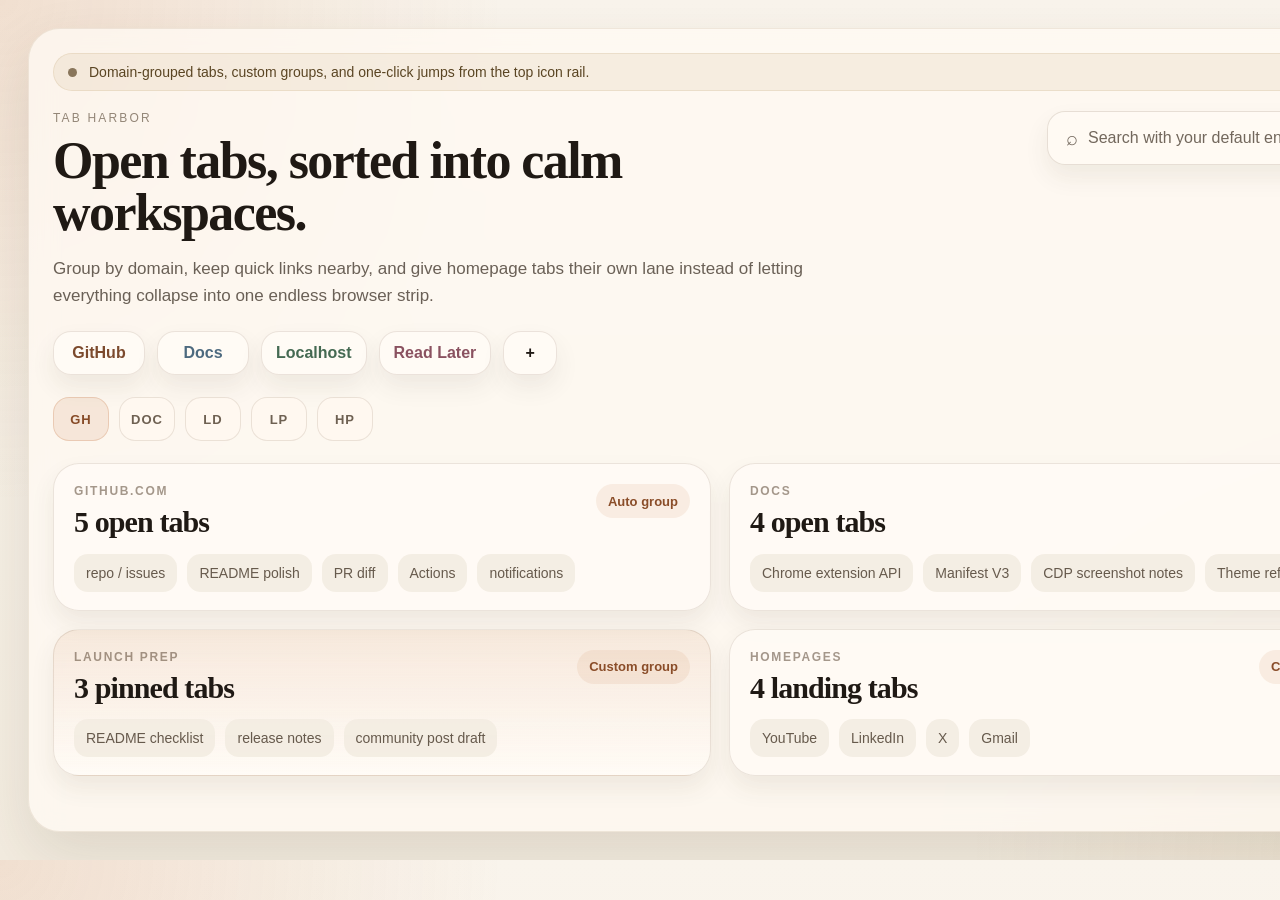
==== assets/readme/mockups.html @ fbcd5896 "docs: refresh mockup theme swatches Keep README mockup assets aligned with the updated chamomile and" ====
<!DOCTYPE html>
<html lang="en">
<head>
  <meta charset="UTF-8">
  <meta name="viewport" content="width=device-width, initial-scale=1.0">
  <title>Tab Harbor README Mockups</title>
  <link rel="stylesheet" href="./mockups.css">
</head>
<body>
  <main class="stage">
    <section class="scene" data-scene="overview">
      <div class="window">
        <div class="banner">
          <span class="banner-dot"></span>
          Domain-grouped tabs, custom groups, and one-click jumps from the top icon rail.
        </div>
        <header class="hero">
          <div>
            <p class="eyebrow">Tab Harbor</p>
            <h1>Open tabs, sorted into calm workspaces.</h1>
            <p class="subcopy">
              Group by domain, keep quick links nearby, and give homepage tabs their own lane instead of letting
              everything collapse into one endless browser strip.
            </p>
          </div>
          <div class="search">
            <span class="search-icon">⌕</span>
            <span>Search with your default engine...</span>
          </div>
        </header>

        <div class="shortcut-row">
          <span class="shortcut github">GitHub</span>
          <span class="shortcut docs">Docs</span>
          <span class="shortcut local">Localhost</span>
          <span class="shortcut read">Read Later</span>
          <span class="shortcut add">+</span>
        </div>

        <div class="icon-rail">
          <span class="rail-pill active">GH</span>
          <span class="rail-pill">DOC</span>
          <span class="rail-pill">LD</span>
          <span class="rail-pill">LP</span>
          <span class="rail-pill">HP</span>
        </div>

        <div class="content-grid">
          <article class="workspace-card">
            <div class="card-head">
              <div>
                <p class="label">github.com</p>
                <h2>5 open tabs</h2>
              </div>
              <span class="badge">Auto group</span>
            </div>
            <div class="chips">
              <span class="chip">repo / issues</span>
              <span class="chip">README polish</span>
              <span class="chip">PR diff</span>
              <span class="chip">Actions</span>
              <span class="chip">notifications</span>
            </div>
          </article>

          <article class="workspace-card">
            <div class="card-head">
              <div>
                <p class="label">Docs</p>
                <h2>4 open tabs</h2>
              </div>
              <span class="badge">Jump fast</span>
            </div>
            <div class="chips">
              <span class="chip">Chrome extension API</span>
              <span class="chip">Manifest V3</span>
              <span class="chip">CDP screenshot notes</span>
              <span class="chip">Theme reference</span>
            </div>
          </article>

          <article class="workspace-card accent">
            <div class="card-head">
              <div>
                <p class="label">Launch Prep</p>
                <h2>3 pinned tabs</h2>
              </div>
              <span class="badge">Custom group</span>
            </div>
            <div class="chips">
              <span class="chip">README checklist</span>
              <span class="chip">release notes</span>
              <span class="chip">community post draft</span>
            </div>
          </article>

          <article class="workspace-card">
            <div class="card-head">
              <div>
                <p class="label">Homepages</p>
                <h2>4 landing tabs</h2>
              </div>
              <span class="badge">Clean top bar</span>
            </div>
            <div class="chips">
              <span class="chip">YouTube</span>
              <span class="chip">LinkedIn</span>
              <span class="chip">X</span>
              <span class="chip">Gmail</span>
            </div>
          </article>
        </div>
      </div>
    </section>

    <section class="scene" data-scene="saved">
      <div class="window">
        <header class="hero compact">
          <div>
            <p class="eyebrow">Saved For Later</p>
            <h1>Turn “not now” tabs into an inbox.</h1>
          </div>
          <div class="drawer-tabs">
            <span class="drawer-tab active">Saved</span>
            <span class="drawer-tab">Todos</span>
          </div>
        </header>

        <div class="split-layout">
          <div class="left-stack">
            <article class="workspace-card">
              <div class="card-head">
                <div>
                  <p class="label">linux.do</p>
                  <h2>3 open tabs</h2>
                </div>
                <span class="badge">Community</span>
              </div>
              <div class="chips">
                <span class="chip">Extension feedback</span>
                <span class="chip">Showcase thread</span>
                <span class="chip">Launch notes</span>
              </div>
            </article>

            <article class="workspace-card">
              <div class="card-head">
                <div>
                  <p class="label">localhost</p>
                  <h2>2 active tabs</h2>
                </div>
                <span class="badge">:3000 / :5173</span>
              </div>
              <div class="chips">
                <span class="chip">preview build</span>
                <span class="chip">extension sandbox</span>
              </div>
            </article>
          </div>

          <aside class="drawer">
            <div class="drawer-header">
              <div>
                <p class="label">Saved for later</p>
                <h2>5 waiting reads</h2>
              </div>
              <span class="mini-action">Search</span>
            </div>

            <div class="list">
              <div class="list-item">
                <div class="checkbox"></div>
                <div>
                  <strong>Designing calm productivity surfaces</strong>
                  <p>Saved 2h ago · Medium</p>
                </div>
              </div>
              <div class="list-item">
                <div class="checkbox"></div>
                <div>
                  <strong>Chrome tabs API reference</strong>
                  <p>Saved yesterday · developer.chrome.com</p>
                </div>
              </div>
              <div class="list-item">
                <div class="checkbox"></div>
                <div>
                  <strong>Tab-out inspiration notes</strong>
                  <p>Saved yesterday · GitHub</p>
                </div>
              </div>
              <div class="list-item">
                <div class="checkbox"></div>
                <div>
                  <strong>README screenshot checklist</strong>
                  <p>Saved 3m ago · local note</p>
                </div>
              </div>
            </div>

            <div class="archive">
              <div class="archive-row">
                <span>Archive</span>
                <span>12 done</span>
              </div>
            </div>
          </aside>
        </div>
      </div>
    </section>

    <section class="scene" data-scene="todos">
      <div class="window">
        <header class="hero compact">
          <div>
            <p class="eyebrow">Tasks In Context</p>
            <h1>Keep todos where the tabs already live.</h1>
          </div>
          <div class="drawer-tabs">
            <span class="drawer-tab">Saved</span>
            <span class="drawer-tab active">Todos</span>
          </div>
        </header>

        <div class="split-layout">
          <div class="left-stack">
            <article class="workspace-card accent">
              <div class="card-head">
                <div>
                  <p class="label">Top icon rail</p>
                  <h2>One click to jump</h2>
                </div>
                <span class="badge">Focused navigation</span>
              </div>
              <div class="icon-rail left">
                <span class="rail-pill active">WK</span>
                <span class="rail-pill">DOC</span>
                <span class="rail-pill">GH</span>
                <span class="rail-pill">RD</span>
              </div>
              <div class="chips">
                <span class="chip">Work</span>
                <span class="chip">Docs</span>
                <span class="chip">GitHub</span>
                <span class="chip">Reading</span>
              </div>
            </article>

            <article class="workspace-card">
              <div class="card-head">
                <div>
                  <p class="label">Quick capture</p>
                  <h2>From a tab to a task</h2>
                </div>
                <span class="badge">No context switch</span>
              </div>
              <div class="chips">
                <span class="chip">Write changelog</span>
                <span class="chip">Trim duplicates</span>
                <span class="chip">Reply in Linux.do</span>
              </div>
            </article>
          </div>

          <aside class="drawer">
            <div class="drawer-header">
              <div>
                <p class="label">Todos</p>
                <h2>4 active tasks</h2>
              </div>
              <span class="mini-action">New</span>
            </div>

            <div class="todo-card">
              <div class="todo-row">
                <span class="todo-check checked"></span>
                <div>
                  <strong>Refresh README screenshots</strong>
                  <p>Feature showcase · in progress</p>
                </div>
              </div>
              <div class="todo-row">
                <span class="todo-check"></span>
                <div>
                  <strong>Highlight core selling points</strong>
                  <p>Domain groups, custom groups, top rail jump</p>
                </div>
              </div>
              <div class="todo-row">
                <span class="todo-check"></span>
                <div>
                  <strong>Add upstream acknowledgement</strong>
                  <p>Link to Zara's repo and Linux.do community</p>
                </div>
              </div>
            </div>

            <div class="archive">
              <div class="archive-row">
                <span>Archive</span>
                <span>7 completed</span>
              </div>
            </div>
          </aside>
        </div>
      </div>
    </section>

    <section class="scene" data-scene="themes">
      <div class="window">
        <div class="banner warning">
          <span class="banner-dot"></span>
          You have 2 Tab Harbor tabs open. Close extras and keep just this workspace.
          <span class="banner-action">Close extras</span>
        </div>

        <header class="hero compact">
          <div>
            <p class="eyebrow">Theme Controls</p>
            <h1>Switch themes, tune transparency, keep the browser tidy.</h1>
          </div>
          <div class="theme-trigger">Theme ▾</div>
        </header>

        <div class="theme-layout">
          <article class="workspace-card">
            <div class="card-head">
              <div>
                <p class="label">Cleanup actions</p>
                <h2>Fast duplicate control</h2>
              </div>
              <span class="badge">One click</span>
            </div>
            <div class="chips">
              <span class="chip">Close duplicate tabs</span>
              <span class="chip">Close all in group</span>
              <span class="chip">Keep one copy</span>
            </div>
          </article>

          <aside class="theme-panel">
            <div class="theme-header">
              <div>
                <p class="label">Appearance</p>
                <h2>Paper themes</h2>
              </div>
              <span class="mini-action">Upload background</span>
            </div>

            <div class="swatches">
              <span class="swatch paper active"></span>
              <span class="swatch ivory"></span>
              <span class="swatch mist"></span>
              <span class="swatch blush"></span>
            </div>

            <div class="range-block">
              <div class="range-row">
                <span>Surface transparency</span>
                <strong>14%</strong>
              </div>
              <div class="range-track">
                <span class="range-thumb"></span>
              </div>
            </div>

            <div class="theme-preview">
              <div class="preview-card"></div>
              <div class="preview-card warm"></div>
            </div>
          </aside>
        </div>
      </div>
    </section>
  </main>

  <script>
    const scene = new URLSearchParams(window.location.search).get('scene') || 'overview';
    document.documentElement.dataset.scene = scene;
  </script>
</body>
</html>
---- assets/readme/mockups.css ----
:root {
  color-scheme: light;
  --ink: #1f1914;
  --paper: #f6f0e6;
  --paper-strong: #fffaf3;
  --line: rgba(109, 84, 51, 0.16);
  --accent: #c6723e;
  --accent-soft: rgba(198, 114, 62, 0.12);
  --chamomile: #b89863;
  --mist: #63768a;
  --rose: #b46a70;
  --shadow: 0 24px 60px rgba(69, 48, 22, 0.12);
  --shadow-soft: 0 12px 24px rgba(69, 48, 22, 0.08);
  font-family: "SF Pro Text", "DM Sans", "Segoe UI", sans-serif;
}

* {
  box-sizing: border-box;
}

html,
body {
  margin: 0;
  width: 1440px;
  height: 860px;
  overflow: hidden;
}

body {
  background:
    radial-gradient(circle at top left, rgba(198, 114, 62, 0.16), transparent 30%),
    radial-gradient(circle at bottom right, rgba(184, 152, 99, 0.15), transparent 28%),
    linear-gradient(180deg, #f9f4ec 0%, #f3ece0 100%);
  color: var(--ink);
}

.stage,
.scene {
  width: 100%;
  height: 100%;
}

.scene {
  display: none;
  padding: 28px;
}

html[data-scene="overview"] .scene[data-scene="overview"],
html[data-scene="saved"] .scene[data-scene="saved"],
html[data-scene="todos"] .scene[data-scene="todos"],
html[data-scene="themes"] .scene[data-scene="themes"] {
  display: block;
}

.window {
  height: 100%;
  border: 1px solid rgba(151, 121, 83, 0.14);
  border-radius: 32px;
  background: rgba(255, 250, 243, 0.76);
  backdrop-filter: blur(14px);
  box-shadow: var(--shadow);
  padding: 24px 24px 28px;
}

.banner {
  display: flex;
  align-items: center;
  gap: 12px;
  background: rgba(184, 152, 99, 0.12);
  border: 1px solid rgba(184, 152, 99, 0.18);
  color: #5a4523;
  border-radius: 999px;
  padding: 10px 14px;
  font-size: 14px;
}

.banner.warning {
  background: rgba(198, 114, 62, 0.12);
  border-color: rgba(198, 114, 62, 0.2);
  color: #7a4422;
}

.banner-dot {
  width: 9px;
  height: 9px;
  border-radius: 999px;
  background: currentColor;
  opacity: 0.7;
}

.banner-action {
  margin-left: auto;
  padding: 7px 12px;
  border-radius: 999px;
  background: rgba(255, 255, 255, 0.72);
  font-weight: 600;
}

.hero {
  display: flex;
  align-items: flex-start;
  justify-content: space-between;
  gap: 24px;
  margin-top: 20px;
}

.hero.compact {
  margin-bottom: 18px;
}

.eyebrow {
  margin: 0 0 10px;
  font-size: 12px;
  letter-spacing: 0.18em;
  text-transform: uppercase;
  color: rgba(70, 53, 35, 0.58);
}

h1,
h2 {
  margin: 0;
  font-family: "Iowan Old Style", "Georgia", serif;
  font-weight: 600;
  letter-spacing: -0.03em;
}

h1 {
  max-width: 760px;
  font-size: 52px;
  line-height: 1;
}

h2 {
  font-size: 30px;
  line-height: 1.05;
}

.subcopy {
  max-width: 760px;
  margin: 16px 0 0;
  color: rgba(48, 37, 26, 0.72);
  font-size: 17px;
  line-height: 1.6;
}

.search,
.theme-trigger,
.drawer-tabs {
  flex-shrink: 0;
  display: inline-flex;
  align-items: center;
  gap: 10px;
  min-height: 54px;
  padding: 0 18px;
  border-radius: 18px;
  border: 1px solid var(--line);
  background: rgba(255, 251, 245, 0.82);
  box-shadow: var(--shadow-soft);
  color: rgba(54, 41, 27, 0.7);
}

.search {
  min-width: 340px;
  justify-content: flex-start;
}

.search-icon {
  font-size: 20px;
}

.shortcut-row {
  display: flex;
  gap: 12px;
  margin-top: 22px;
}

.shortcut {
  display: inline-flex;
  align-items: center;
  justify-content: center;
  min-width: 92px;
  padding: 12px 14px;
  border-radius: 18px;
  border: 1px solid rgba(111, 88, 58, 0.14);
  background: rgba(255, 251, 246, 0.84);
  box-shadow: var(--shadow-soft);
  font-weight: 600;
}

.shortcut.github { color: #7c4a2d; }
.shortcut.docs { color: #4d6a7f; }
.shortcut.local { color: #456a52; }
.shortcut.read { color: #8a5260; }
.shortcut.add { min-width: 54px; }

.icon-rail {
  display: flex;
  gap: 10px;
  margin-top: 22px;
}

.icon-rail.left {
  margin-top: 18px;
}

.rail-pill {
  display: inline-flex;
  align-items: center;
  justify-content: center;
  min-width: 56px;
  height: 44px;
  border-radius: 16px;
  background: rgba(255, 248, 240, 0.8);
  border: 1px solid rgba(111, 88, 58, 0.14);
  font-size: 13px;
  font-weight: 700;
  letter-spacing: 0.08em;
  color: rgba(65, 49, 31, 0.76);
}

.rail-pill.active {
  background: var(--accent-soft);
  border-color: rgba(198, 114, 62, 0.24);
  color: #874b27;
}

.content-grid {
  display: grid;
  grid-template-columns: repeat(2, minmax(0, 1fr));
  gap: 18px;
  margin-top: 22px;
}

.workspace-card,
.drawer,
.theme-panel {
  border-radius: 26px;
  border: 1px solid rgba(111, 88, 58, 0.14);
  background: rgba(255, 251, 246, 0.86);
  box-shadow: var(--shadow-soft);
}

.workspace-card {
  padding: 20px 20px 18px;
}

.workspace-card.accent {
  background:
    linear-gradient(180deg, rgba(198, 114, 62, 0.11) 0%, rgba(255, 251, 246, 0.92) 100%);
}

.card-head,
.drawer-header,
.theme-header,
.archive-row,
.range-row {
  display: flex;
  align-items: flex-start;
  justify-content: space-between;
  gap: 18px;
}

.label {
  margin: 0 0 8px;
  font-size: 12px;
  font-weight: 700;
  letter-spacing: 0.14em;
  text-transform: uppercase;
  color: rgba(80, 60, 40, 0.52);
}

.badge,
.mini-action {
  display: inline-flex;
  align-items: center;
  min-height: 34px;
  padding: 0 12px;
  border-radius: 999px;
  background: rgba(198, 114, 62, 0.1);
  color: #8a4d29;
  font-size: 13px;
  font-weight: 700;
}

.chips {
  display: flex;
  flex-wrap: wrap;
  gap: 10px;
  margin-top: 16px;
}

.chip {
  display: inline-flex;
  align-items: center;
  min-height: 38px;
  padding: 0 12px;
  border-radius: 14px;
  background: rgba(244, 237, 226, 0.92);
  color: rgba(58, 44, 29, 0.76);
  font-size: 14px;
}

.split-layout,
.theme-layout {
  display: grid;
  grid-template-columns: minmax(0, 1.3fr) minmax(360px, 0.9fr);
  gap: 20px;
  margin-top: 12px;
  height: calc(100% - 132px);
}

.left-stack {
  display: grid;
  gap: 18px;
  align-content: start;
}

.drawer,
.theme-panel {
  padding: 20px;
}

.list,
.todo-card {
  display: grid;
  gap: 12px;
  margin-top: 16px;
}

.list-item,
.todo-row {
  display: flex;
  align-items: flex-start;
  gap: 12px;
  padding: 14px;
  border-radius: 18px;
  background: rgba(243, 235, 224, 0.68);
}

.list-item p,
.todo-row p {
  margin: 6px 0 0;
  color: rgba(67, 51, 34, 0.66);
  font-size: 13px;
}

.checkbox,
.todo-check {
  width: 18px;
  height: 18px;
  margin-top: 2px;
  border-radius: 999px;
  border: 2px solid rgba(120, 94, 61, 0.4);
  flex-shrink: 0;
}

.todo-check.checked {
  background: var(--chamomile);
  border-color: var(--chamomile);
  box-shadow: inset 0 0 0 4px rgba(255, 255, 255, 0.86);
}

.archive {
  margin-top: 18px;
  padding-top: 16px;
  border-top: 1px solid rgba(111, 88, 58, 0.1);
  color: rgba(64, 49, 32, 0.68);
  font-size: 14px;
}

.drawer-tabs {
  padding: 6px;
  min-height: auto;
  gap: 8px;
}

.drawer-tab {
  padding: 10px 16px;
  border-radius: 14px;
  color: rgba(67, 51, 34, 0.66);
}

.drawer-tab.active {
  background: rgba(198, 114, 62, 0.12);
  color: #8a4d29;
  font-weight: 700;
}

.theme-layout {
  align-items: start;
}

.swatches {
  display: flex;
  gap: 12px;
  margin-top: 16px;
}

.swatch {
  width: 54px;
  height: 54px;
  border-radius: 18px;
  border: 1px solid rgba(111, 88, 58, 0.14);
  box-shadow: var(--shadow-soft);
}

.swatch.paper { background: linear-gradient(135deg, #fff8ef, #d99865); }
.swatch.ivory { background: linear-gradient(135deg, #f6f7f9, #6b7480); }
.swatch.mist { background: linear-gradient(135deg, #eef3f8, #7d95ab); }
.swatch.blush { background: linear-gradient(135deg, #f8efef, #c78a8f); }

.swatch.active {
  outline: 3px solid rgba(198, 114, 62, 0.24);
}

.range-block {
  margin-top: 18px;
  padding: 16px;
  border-radius: 20px;
  background: rgba(244, 237, 226, 0.72);
}

.range-track {
  position: relative;
  height: 8px;
  margin-top: 14px;
  border-radius: 999px;
  background: linear-gradient(90deg, rgba(198, 114, 62, 0.28), rgba(198, 114, 62, 0.1));
}

.range-thumb {
  position: absolute;
  top: 50%;
  left: 32%;
  width: 18px;
  height: 18px;
  border-radius: 999px;
  background: #9f5c33;
  transform: translate(-50%, -50%);
  box-shadow: 0 6px 16px rgba(94, 53, 25, 0.24);
}

.theme-preview {
  display: grid;
  grid-template-columns: repeat(2, minmax(0, 1fr));
  gap: 14px;
  margin-top: 18px;
}

.preview-card {
  height: 160px;
  border-radius: 22px;
  background:
    radial-gradient(circle at top left, rgba(198, 114, 62, 0.16), transparent 34%),
    rgba(255, 249, 242, 0.92);
  border: 1px solid rgba(111, 88, 58, 0.12);
}

.preview-card.warm {
  background:
    radial-gradient(circle at bottom right, rgba(184, 152, 99, 0.18), transparent 34%),
    rgba(250, 244, 236, 0.92);
}
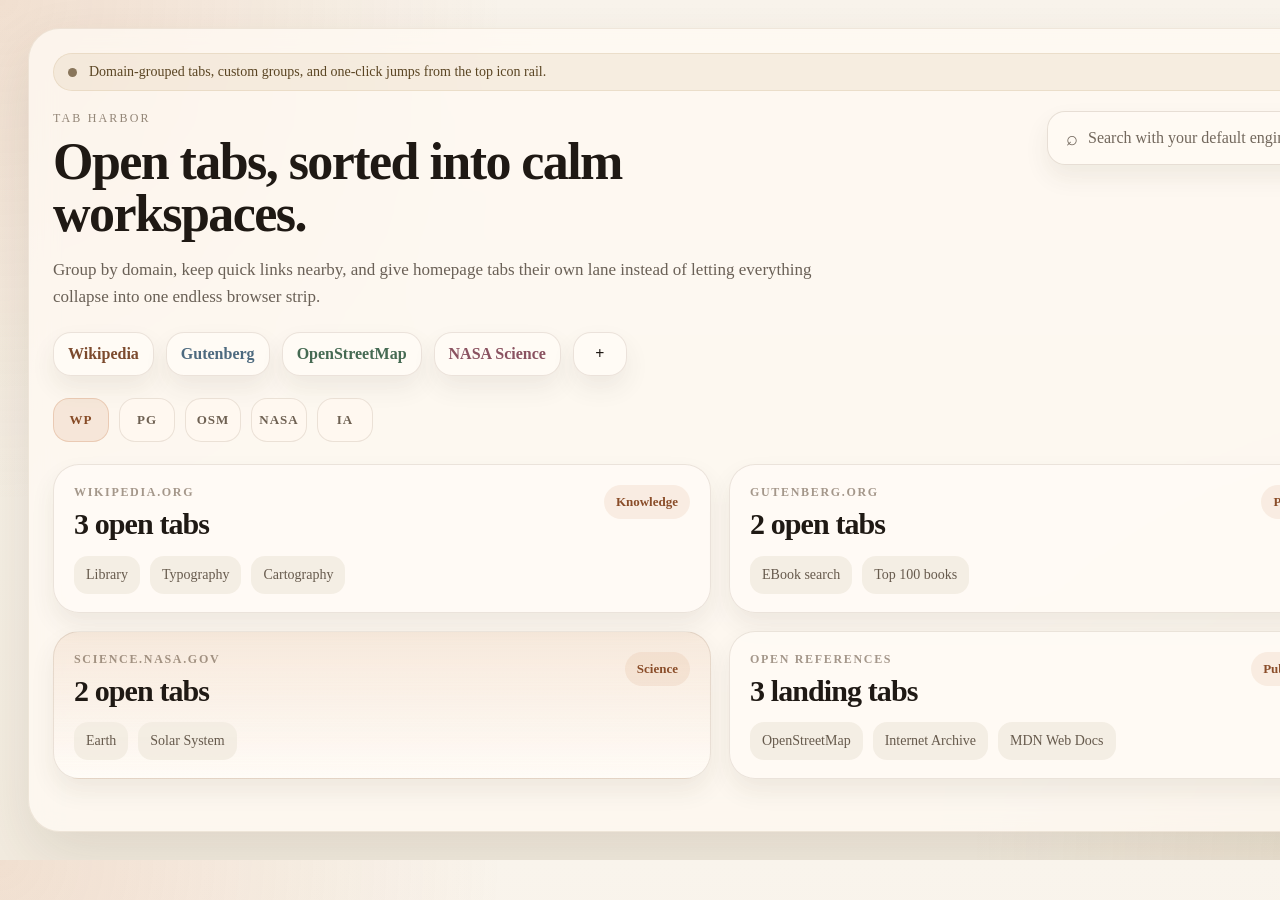
==== commit dcda636a: "docs: refresh bilingual product screenshots Use current localized captures and neutral showcase cont" ====
--- a/assets/readme/mockups.html
+++ b/assets/readme/mockups.html
@@ -30,83 +30,77 @@
         </header>
 
         <div class="shortcut-row">
-          <span class="shortcut github">GitHub</span>
-          <span class="shortcut docs">Docs</span>
-          <span class="shortcut local">Localhost</span>
-          <span class="shortcut read">Read Later</span>
+          <span class="shortcut knowledge">Wikipedia</span>
+          <span class="shortcut library">Gutenberg</span>
+          <span class="shortcut maps">OpenStreetMap</span>
+          <span class="shortcut science">NASA Science</span>
           <span class="shortcut add">+</span>
         </div>
 
         <div class="icon-rail">
-          <span class="rail-pill active">GH</span>
-          <span class="rail-pill">DOC</span>
-          <span class="rail-pill">LD</span>
-          <span class="rail-pill">LP</span>
-          <span class="rail-pill">HP</span>
+          <span class="rail-pill active">WP</span>
+          <span class="rail-pill">PG</span>
+          <span class="rail-pill">OSM</span>
+          <span class="rail-pill">NASA</span>
+          <span class="rail-pill">IA</span>
         </div>
 
         <div class="content-grid">
           <article class="workspace-card">
             <div class="card-head">
               <div>
-                <p class="label">github.com</p>
-                <h2>5 open tabs</h2>
-              </div>
-              <span class="badge">Auto group</span>
-            </div>
-            <div class="chips">
-              <span class="chip">repo / issues</span>
-              <span class="chip">README polish</span>
-              <span class="chip">PR diff</span>
-              <span class="chip">Actions</span>
-              <span class="chip">notifications</span>
+                <p class="label">wikipedia.org</p>
+                <h2>3 open tabs</h2>
+              </div>
+              <span class="badge">Knowledge</span>
+            </div>
+            <div class="chips">
+              <span class="chip">Library</span>
+              <span class="chip">Typography</span>
+              <span class="chip">Cartography</span>
             </div>
           </article>
 
           <article class="workspace-card">
             <div class="card-head">
               <div>
-                <p class="label">Docs</p>
-                <h2>4 open tabs</h2>
-              </div>
-              <span class="badge">Jump fast</span>
-            </div>
-            <div class="chips">
-              <span class="chip">Chrome extension API</span>
-              <span class="chip">Manifest V3</span>
-              <span class="chip">CDP screenshot notes</span>
-              <span class="chip">Theme reference</span>
+                <p class="label">gutenberg.org</p>
+                <h2>2 open tabs</h2>
+              </div>
+              <span class="badge">Public domain</span>
+            </div>
+            <div class="chips">
+              <span class="chip">EBook search</span>
+              <span class="chip">Top 100 books</span>
             </div>
           </article>
 
           <article class="workspace-card accent">
             <div class="card-head">
               <div>
-                <p class="label">Launch Prep</p>
-                <h2>3 pinned tabs</h2>
-              </div>
-              <span class="badge">Custom group</span>
-            </div>
-            <div class="chips">
-              <span class="chip">README checklist</span>
-              <span class="chip">release notes</span>
-              <span class="chip">community post draft</span>
+                <p class="label">science.nasa.gov</p>
+                <h2>2 open tabs</h2>
+              </div>
+              <span class="badge">Science</span>
+            </div>
+            <div class="chips">
+              <span class="chip">Earth</span>
+              <span class="chip">Solar System</span>
             </div>
           </article>
 
           <article class="workspace-card">
             <div class="card-head">
               <div>
-                <p class="label">Homepages</p>
-                <h2>4 landing tabs</h2>
-              </div>
-              <span class="badge">Clean top bar</span>
-            </div>
-            <div class="chips">
-              <span class="chip">YouTube</span>
-              <span class="chip">LinkedIn</span>
-              <span class="chip">X</span>
-              <span class="chip">Gmail</span>
+                <p class="label">Open references</p>
+                <h2>3 landing tabs</h2>
+              </div>
+              <span class="badge">Public resources</span>
+            </div>
+            <div class="chips">
+              <span class="chip">OpenStreetMap</span>
+              <span class="chip">Internet Archive</span>
+              <span class="chip">MDN Web Docs</span>
             </div>
           </article>
         </div>
@@ -131,29 +125,28 @@
             <article class="workspace-card">
               <div class="card-head">
                 <div>
-                  <p class="label">linux.do</p>
-                  <h2>3 open tabs</h2>
-                </div>
-                <span class="badge">Community</span>
+                  <p class="label">openstreetmap.org</p>
+                  <h2>2 open tabs</h2>
+                </div>
+                <span class="badge">Open maps</span>
               </div>
               <div class="chips">
-                <span class="chip">Extension feedback</span>
-                <span class="chip">Showcase thread</span>
-                <span class="chip">Launch notes</span>
+                <span class="chip">Map</span>
+                <span class="chip">About OpenStreetMap</span>
               </div>
             </article>
 
             <article class="workspace-card">
               <div class="card-head">
                 <div>
-                  <p class="label">localhost</p>
+                  <p class="label">archive.org</p>
                   <h2>2 active tabs</h2>
                 </div>
-                <span class="badge">:3000 / :5173</span>
+                <span class="badge">Digital library</span>
               </div>
               <div class="chips">
-                <span class="chip">preview build</span>
-                <span class="chip">extension sandbox</span>
+                <span class="chip">About the Archive</span>
+                <span class="chip">Open collections</span>
               </div>
             </article>
           </div>
@@ -171,29 +164,29 @@
               <div class="list-item">
                 <div class="checkbox"></div>
                 <div>
-                  <strong>Designing calm productivity surfaces</strong>
-                  <p>Saved 2h ago · Medium</p>
+                  <strong>Library — an overview</strong>
+                  <p>Saved 2h ago · Wikipedia</p>
                 </div>
               </div>
               <div class="list-item">
                 <div class="checkbox"></div>
                 <div>
-                  <strong>Chrome tabs API reference</strong>
-                  <p>Saved yesterday · developer.chrome.com</p>
+                  <strong>Top 100 EBooks</strong>
+                  <p>Saved yesterday · Project Gutenberg</p>
                 </div>
               </div>
               <div class="list-item">
                 <div class="checkbox"></div>
                 <div>
-                  <strong>Tab-out inspiration notes</strong>
-                  <p>Saved yesterday · GitHub</p>
+                  <strong>Earth science overview</strong>
+                  <p>Saved yesterday · NASA Science</p>
                 </div>
               </div>
               <div class="list-item">
                 <div class="checkbox"></div>
                 <div>
-                  <strong>README screenshot checklist</strong>
-                  <p>Saved 3m ago · local note</p>
+                  <strong>CSS layout reference</strong>
+                  <p>Saved 3m ago · MDN Web Docs</p>
                 </div>
               </div>
             </div>
@@ -227,22 +220,22 @@
             <article class="workspace-card accent">
               <div class="card-head">
                 <div>
-                  <p class="label">Top icon rail</p>
-                  <h2>One click to jump</h2>
+                <p class="label">Public references</p>
+                <h2>One click to jump</h2>
                 </div>
                 <span class="badge">Focused navigation</span>
               </div>
               <div class="icon-rail left">
-                <span class="rail-pill active">WK</span>
-                <span class="rail-pill">DOC</span>
-                <span class="rail-pill">GH</span>
-                <span class="rail-pill">RD</span>
+                <span class="rail-pill active">WP</span>
+                <span class="rail-pill">PG</span>
+                <span class="rail-pill">OSM</span>
+                <span class="rail-pill">NASA</span>
               </div>
               <div class="chips">
-                <span class="chip">Work</span>
-                <span class="chip">Docs</span>
-                <span class="chip">GitHub</span>
-                <span class="chip">Reading</span>
+                <span class="chip">Wikipedia</span>
+                <span class="chip">Gutenberg</span>
+                <span class="chip">OpenStreetMap</span>
+                <span class="chip">NASA Science</span>
               </div>
             </article>
 
@@ -255,9 +248,9 @@
                 <span class="badge">No context switch</span>
               </div>
               <div class="chips">
-                <span class="chip">Write changelog</span>
-                <span class="chip">Trim duplicates</span>
-                <span class="chip">Reply in Linux.do</span>
+                <span class="chip">Review map notes</span>
+                <span class="chip">Save reading list</span>
+                <span class="chip">Compare CSS examples</span>
               </div>
             </article>
           </div>
@@ -282,15 +275,15 @@
               <div class="todo-row">
                 <span class="todo-check"></span>
                 <div>
-                  <strong>Highlight core selling points</strong>
-                  <p>Domain groups, custom groups, top rail jump</p>
+                  <strong>Review reference labels</strong>
+                  <p>Domain groups, saved reading, quick links</p>
                 </div>
               </div>
               <div class="todo-row">
                 <span class="todo-check"></span>
                 <div>
-                  <strong>Add upstream acknowledgement</strong>
-                  <p>Link to Zara's repo and Linux.do community</p>
+                  <strong>Verify public source links</strong>
+                  <p>Wikipedia, Gutenberg, OpenStreetMap, NASA</p>
                 </div>
               </div>
             </div>
--- a/assets/readme/mockups.css
+++ b/assets/readme/mockups.css
@@ -11,7 +11,7 @@
   --rose: #b46a70;
   --shadow: 0 24px 60px rgba(69, 48, 22, 0.12);
   --shadow-soft: 0 12px 24px rgba(69, 48, 22, 0.08);
-  font-family: "SF Pro Text", "DM Sans", "Segoe UI", sans-serif;
+  font-family: "Iowan Old Style", "Palatino Linotype", Palatino, "Book Antiqua", Georgia, serif;
 }
 
 * {
@@ -187,10 +187,10 @@
   font-weight: 600;
 }
 
-.shortcut.github { color: #7c4a2d; }
-.shortcut.docs { color: #4d6a7f; }
-.shortcut.local { color: #456a52; }
-.shortcut.read { color: #8a5260; }
+.shortcut.knowledge { color: #7c4a2d; }
+.shortcut.library { color: #4d6a7f; }
+.shortcut.maps { color: #456a52; }
+.shortcut.science { color: #8a5260; }
 .shortcut.add { min-width: 54px; }
 
 .icon-rail {
